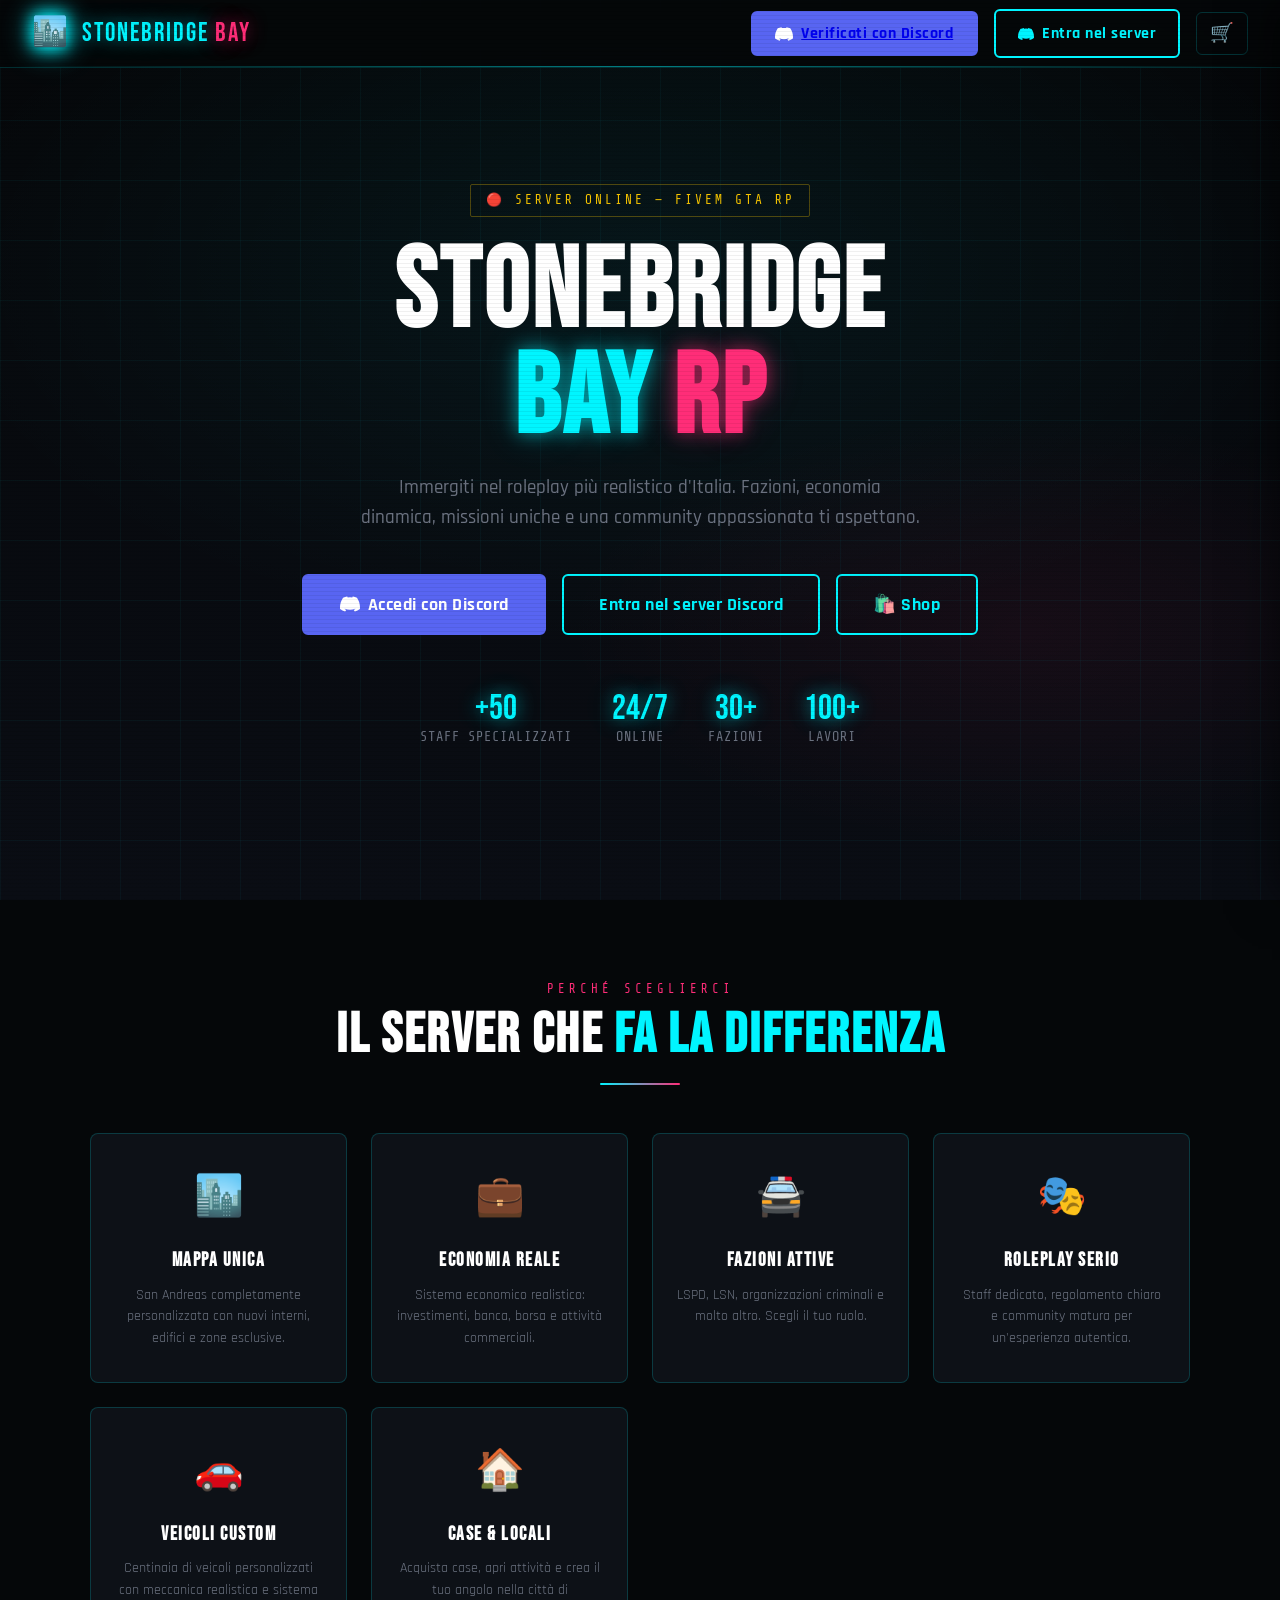
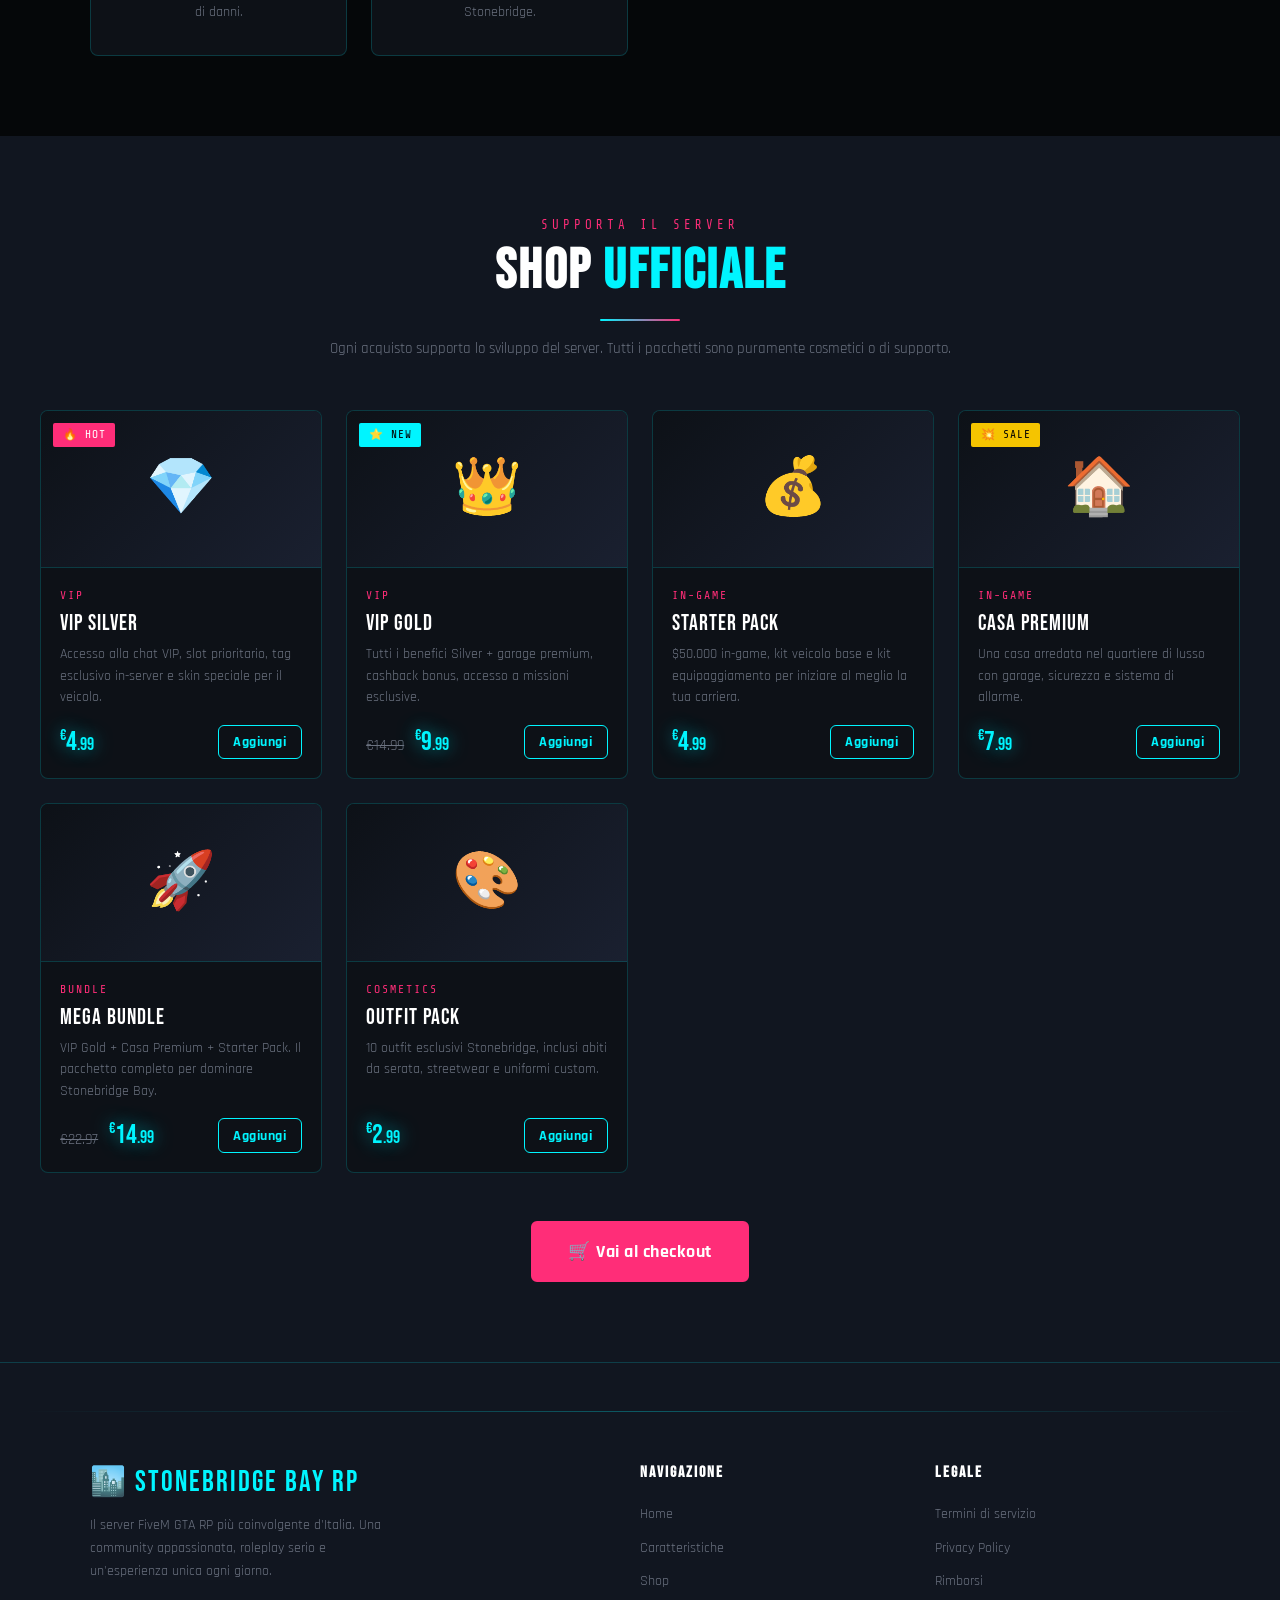
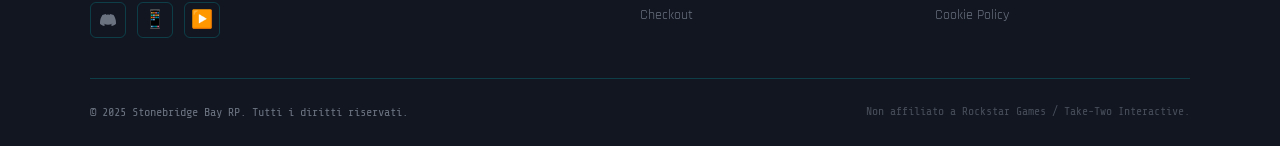
==== index.html @ e0900e8d "Add files via upload" ====
<!DOCTYPE html>
<html lang="it">
<head>
  <meta charset="UTF-8" />
  <meta name="viewport" content="width=device-width, initial-scale=1.0" />
  <title>Stonebridge Bay RP — Server GTA RP Italiano</title>
  <meta name="description" content="Il miglior server GTA Roleplay italiano. Unisciti a Stonebridge Bay RP: economia realistica, missioni, fazioni e molto altro." />
  <meta property="og:title" content="Stonebridge Bay RP" />
  <meta property="og:description" content="Server GTA RP Italiano — Immergiti nel roleplay definitivo" />
  <meta property="og:url" content="https://stonebridgebayrp.netlify.app" />
  <link rel="icon" href="data:image/svg+xml,<svg xmlns='http://www.w3.org/2000/svg' viewBox='0 0 100 100'><text y='.9em' font-size='90'>🏙️</text></svg>" />
  <link rel="stylesheet" href="style.css" />
</head>
<body>

<!-- ═══════════════════════════════════════
     NAVBAR
══════════════════════════════════════════ -->
<nav class="navbar" id="navbar">
  <a href="index.html" class="navbar-logo">
    <!-- Logo testuale con icona emoji -->
    <span style="font-size:1.8rem;filter:drop-shadow(0 0 8px #00f5ff)">🏙️</span>
    <span>STONEBRIDGE <em>BAY</em></span>
  </a>

  <div class="navbar-actions">
    <!-- Login Discord -->
    <button class="btn btn-discord" onclick="discordLogin()">
      <!-- Icona Discord SVG inline -->
      <svg width="18" height="18" viewBox="0 0 24 24" fill="currentColor">
        <path d="M20.317 4.37a19.791 19.791 0 0 0-4.885-1.515.074.074 0 0 0-.079.037c-.21.375-.444.864-.608 1.25a18.27 18.27 0 0 0-5.487 0 12.64 12.64 0 0 0-.617-1.25.077.077 0 0 0-.079-.037A19.736 19.736 0 0 0 3.677 4.37a.07.07 0 0 0-.032.027C.533 9.046-.32 13.58.099 18.057c.002.022.015.043.03.055a19.9 19.9 0 0 0 5.993 3.03.078.078 0 0 0 .084-.028 14.09 14.09 0 0 0 1.226-1.994.076.076 0 0 0-.041-.106 13.107 13.107 0 0 1-1.872-.892.077.077 0 0 1-.008-.128 10.2 10.2 0 0 0 .372-.292.074.074 0 0 1 .077-.01c3.928 1.793 8.18 1.793 12.062 0a.074.074 0 0 1 .078.01c.12.098.246.198.373.292a.077.077 0 0 1-.006.127 12.299 12.299 0 0 1-1.873.892.077.077 0 0 0-.041.107c.36.698.772 1.362 1.225 1.993a.076.076 0 0 0 .084.028 19.839 19.839 0 0 0 6.002-3.03.077.077 0 0 0 .032-.054c.5-5.177-.838-9.674-3.549-13.66a.061.061 0 0 0-.031-.03z"/>
      </svg>
        <a href="https://discord.com/oauth2/authorize?client_id=1506584637739368468&response_type=code&redirect_uri=https%3A%2F%2F6a0d77048b96618b49e983e6--enchanting-figolla-50f1ab.netlify.app%2F%23auth&scope=identify+identify.premium"> Verificati con Discord </a>
    </button>

    <!-- Entra nel server Discord -->
    <a href="https://discord.gg/tonycodelink" target="_blank" class="btn btn-discord-join">
      <svg width="16" height="16" viewBox="0 0 24 24" fill="currentColor">
        <path d="M20.317 4.37a19.791 19.791 0 0 0-4.885-1.515.074.074 0 0 0-.079.037c-.21.375-.444.864-.608 1.25a18.27 18.27 0 0 0-5.487 0 12.64 12.64 0 0 0-.617-1.25.077.077 0 0 0-.079-.037A19.736 19.736 0 0 0 3.677 4.37a.07.07 0 0 0-.032.027C.533 9.046-.32 13.58.099 18.057c.002.022.015.043.03.055a19.9 19.9 0 0 0 5.993 3.03.078.078 0 0 0 .084-.028 14.09 14.09 0 0 0 1.226-1.994.076.076 0 0 0-.041-.106 13.107 13.107 0 0 1-1.872-.892.077.077 0 0 1-.008-.128 10.2 10.2 0 0 0 .372-.292.074.074 0 0 1 .077-.01c3.928 1.793 8.18 1.793 12.062 0a.074.074 0 0 1 .078.01c.12.098.246.198.373.292a.077.077 0 0 1-.006.127 12.299 12.299 0 0 1-1.873.892.077.077 0 0 0-.041.107c.36.698.772 1.362 1.225 1.993a.076.076 0 0 0 .084.028 19.839 19.839 0 0 0 6.002-3.03.077.077 0 0 0 .032-.054c.5-5.177-.838-9.674-3.549-13.66a.061.061 0 0 0-.031-.03z"/>
      </svg>
      Entra nel server
    </a>

    <!-- Icona Carrello -->
    <button class="cart-btn" onclick="openCart()" id="cart-btn" title="Apri carrello">
      🛒
      <span class="cart-badge" id="cart-badge" style="display:none">0</span>
    </button>

    <!-- Hamburger mobile -->
    <button class="hamburger" onclick="toggleMobileMenu()" aria-label="Menu">
      <span></span><span></span><span></span>
    </button>
  </div>
</nav>

<!-- Menu mobile -->
<div class="nav-mobile" id="nav-mobile">
  <button class="btn btn-discord btn-full" onclick="discordLogin()">
    <svg width="18" height="18" viewBox="0 0 24 24" fill="currentColor">
      <path d="M20.317 4.37a19.791 19.791 0 0 0-4.885-1.515.074.074 0 0 0-.079.037c-.21.375-.444.864-.608 1.25a18.27 18.27 0 0 0-5.487 0 12.64 12.64 0 0 0-.617-1.25.077.077 0 0 0-.079-.037A19.736 19.736 0 0 0 3.677 4.37a.07.07 0 0 0-.032.027C.533 9.046-.32 13.58.099 18.057c.002.022.015.043.03.055a19.9 19.9 0 0 0 5.993 3.03.078.078 0 0 0 .084-.028 14.09 14.09 0 0 0 1.226-1.994.076.076 0 0 0-.041-.106 13.107 13.107 0 0 1-1.872-.892.077.077 0 0 1-.008-.128 10.2 10.2 0 0 0 .372-.292.074.074 0 0 1 .077-.01c3.928 1.793 8.18 1.793 12.062 0a.074.074 0 0 1 .078.01c.12.098.246.198.373.292a.077.077 0 0 1-.006.127 12.299 12.299 0 0 1-1.873.892.077.077 0 0 0-.041.107c.36.698.772 1.362 1.225 1.993a.076.076 0 0 0 .084.028 19.839 19.839 0 0 0 6.002-3.03.077.077 0 0 0 .032-.054c.5-5.177-.838-9.674-3.549-13.66a.061.061 0 0 0-.031-.03z"/>
    </svg>
    Accedi con Discord
  </button>
  <a href="https://discord.gg/tonycodelink" target="_blank" class="btn btn-discord-join btn-full">
    Entra nel server Discord
  </a>
  <a href="#shop" class="btn btn-neon btn-full" onclick="document.getElementById('nav-mobile').classList.remove('open')">
    🛍️ Shop
  </a>
</div>

<!-- ═══════════════════════════════════════
     HERO
══════════════════════════════════════════ -->
<section class="hero" id="home">
  <div class="hero-bg"></div>
  <div class="hero-grid"></div>
  <div class="hero-content">
    <span class="hero-badge">🔴 SERVER ONLINE — FiveM GTA RP</span>

    <h1 class="hero-title">
      STONEBRIDGE<br>
      <span class="accent-cyan">BAY</span>
      <span class="accent-pink"> RP</span>
    </h1>

    <p class="hero-subtitle">
      Immergiti nel roleplay più realistico d'Italia. Fazioni, economia dinamica,
      missioni uniche e una community appassionata ti aspettano.
    </p>

    <div class="hero-cta">
      <button class="btn btn-discord btn-lg" onclick="discordLogin()">
        <svg width="20" height="20" viewBox="0 0 24 24" fill="currentColor">
          <path d="M20.317 4.37a19.791 19.791 0 0 0-4.885-1.515.074.074 0 0 0-.079.037c-.21.375-.444.864-.608 1.25a18.27 18.27 0 0 0-5.487 0 12.64 12.64 0 0 0-.617-1.25.077.077 0 0 0-.079-.037A19.736 19.736 0 0 0 3.677 4.37a.07.07 0 0 0-.032.027C.533 9.046-.32 13.58.099 18.057c.002.022.015.043.03.055a19.9 19.9 0 0 0 5.993 3.03.078.078 0 0 0 .084-.028 14.09 14.09 0 0 0 1.226-1.994.076.076 0 0 0-.041-.106 13.107 13.107 0 0 1-1.872-.892.077.077 0 0 1-.008-.128 10.2 10.2 0 0 0 .372-.292.074.074 0 0 1 .077-.01c3.928 1.793 8.18 1.793 12.062 0a.074.074 0 0 1 .078.01c.12.098.246.198.373.292a.077.077 0 0 1-.006.127 12.299 12.299 0 0 1-1.873.892.077.077 0 0 0-.041.107c.36.698.772 1.362 1.225 1.993a.076.076 0 0 0 .084.028 19.839 19.839 0 0 0 6.002-3.03.077.077 0 0 0 .032-.054c.5-5.177-.838-9.674-3.549-13.66a.061.061 0 0 0-.031-.03z"/>
        </svg>
        Accedi con Discord
      </button>
      <a href="https://discord.gg/tonycodelink" target="_blank" class="btn btn-discord-join btn-lg">
        Entra nel server Discord
      </a>
      <a href="#shop" class="btn btn-neon btn-lg">🛍️ Shop</a>
    </div>

    <!-- Statistiche server -->
    <div class="hero-stats">
      <div class="stat-item">
        <div class="stat-number">+50</div>
        <div class="stat-label">Staff specializzati</div>
      </div>
      <div class="stat-item">
        <div class="stat-number">24/7</div>
        <div class="stat-label">Online</div>
      </div>
      <div class="stat-item">
        <div class="stat-number">30+</div>
        <div class="stat-label">Fazioni</div>
      </div>
      <div class="stat-item">
        <div class="stat-number">100+</div>
        <div class="stat-label">Lavori</div>
      </div>
    </div>
  </div>
</section>

<!-- ═══════════════════════════════════════
     CARATTERISTICHE
══════════════════════════════════════════ -->
<section class="section" id="features">
  <div class="container">
    <div class="section-header">
      <span class="section-label">Perché sceglierci</span>
      <h2 class="section-title">IL SERVER CHE <span>FA LA DIFFERENZA</span></h2>
      <div class="section-line"></div>
    </div>

    <div class="features-grid">
      <div class="feature-card">
        <span class="feature-icon">🏙️</span>
        <h3 class="feature-title">MAPPA UNICA</h3>
        <p class="feature-desc">San Andreas completamente personalizzata con nuovi interni, edifici e zone esclusive.</p>
      </div>
      <div class="feature-card">
        <span class="feature-icon">💼</span>
        <h3 class="feature-title">ECONOMIA REALE</h3>
        <p class="feature-desc">Sistema economico realistico: investimenti, banca, borsa e attività commerciali.</p>
      </div>
      <div class="feature-card">
        <span class="feature-icon">🚔</span>
        <h3 class="feature-title">FAZIONI ATTIVE</h3>
        <p class="feature-desc">LSPD, LSN, organizzazioni criminali e molto altro. Scegli il tuo ruolo.</p>
      </div>
      <div class="feature-card">
        <span class="feature-icon">🎭</span>
        <h3 class="feature-title">ROLEPLAY SERIO</h3>
        <p class="feature-desc">Staff dedicato, regolamento chiaro e community matura per un'esperienza autentica.</p>
      </div>
      <div class="feature-card">
        <span class="feature-icon">🚗</span>
        <h3 class="feature-title">VEICOLI CUSTOM</h3>
        <p class="feature-desc">Centinaia di veicoli personalizzati con meccanica realistica e sistema di danni.</p>
      </div>
      <div class="feature-card">
        <span class="feature-icon">🏠</span>
        <h3 class="feature-title">CASE & LOCALI</h3>
        <p class="feature-desc">Acquista case, apri attività e crea il tuo angolo nella città di Stonebridge.</p>
      </div>
    </div>
  </div>
</section>

<!-- ═══════════════════════════════════════
     SHOP
══════════════════════════════════════════ -->
<section class="section shop" id="shop">
  <div class="container">
    <div class="section-header">
      <span class="section-label">Supporta il server</span>
      <h2 class="section-title">SHOP <span>UFFICIALE</span></h2>
      <div class="section-line"></div>
      <p style="color:var(--text-muted);margin-top:1rem;font-size:.95rem;">
        Ogni acquisto supporta lo sviluppo del server. Tutti i pacchetti sono puramente cosmetici o di supporto.
      </p>
    </div>

    <div class="products-grid">

      <!-- Prodotto 1 -->
      <div class="product-card">
        <div class="product-badge badge-hot">🔥 HOT</div>
        <div class="product-image">💎</div>
        <div class="product-body">
          <div class="product-category">VIP</div>
          <div class="product-name">VIP SILVER</div>
          <p class="product-desc">
            Accesso alla chat VIP, slot prioritario, tag esclusivo in-server e skin speciale per il veicolo.
          </p>
          <div class="product-footer">
            <div class="product-price"><sup>€</sup>4<span style="font-size:1.1rem">.99</span></div>
            <button class="add-to-cart"
              data-id="vip-silver"
              data-name="VIP Silver"
              data-price="4.99"
              data-icon="💎"
              data-category="VIP">
              Aggiungi
            </button>
          </div>
        </div>
      </div>

      <!-- Prodotto 2 -->
      <div class="product-card">
        <div class="product-badge badge-new">⭐ NEW</div>
        <div class="product-image">👑</div>
        <div class="product-body">
          <div class="product-category">VIP</div>
          <div class="product-name">VIP GOLD</div>
          <p class="product-desc">
            Tutti i benefici Silver + garage premium, cashback bonus, accesso a missioni esclusive.
          </p>
          <div class="product-footer">
            <div class="product-price">
              <span class="old-price">€14.99</span>
              <sup>€</sup>9<span style="font-size:1.1rem">.99</span>
            </div>
            <button class="add-to-cart"
              data-id="vip-gold"
              data-name="VIP Gold"
              data-price="9.99"
              data-icon="👑"
              data-category="VIP">
              Aggiungi
            </button>
          </div>
        </div>
      </div>

      <!-- Prodotto 3 -->
      <div class="product-card">
        <div class="product-image">💰</div>
        <div class="product-body">
          <div class="product-category">IN-GAME</div>
          <div class="product-name">STARTER PACK</div>
          <p class="product-desc">
            $50.000 in-game, kit veicolo base e kit equipaggiamento per iniziare al meglio la tua carriera.
          </p>
          <div class="product-footer">
            <div class="product-price"><sup>€</sup>4<span style="font-size:1.1rem">.99</span></div>
            <button class="add-to-cart"
              data-id="starter-pack"
              data-name="Starter Pack"
              data-price="4.99"
              data-icon="💰"
              data-category="In-Game">
              Aggiungi
            </button>
          </div>
        </div>
      </div>

      <!-- Prodotto 4 -->
      <div class="product-card">
        <div class="product-badge badge-sale">💥 SALE</div>
        <div class="product-image">🏠</div>
        <div class="product-body">
          <div class="product-category">IN-GAME</div>
          <div class="product-name">CASA PREMIUM</div>
          <p class="product-desc">
            Una casa arredata nel quartiere di lusso con garage, sicurezza e sistema di allarme.
          </p>
          <div class="product-footer">
            <div class="product-price"><sup>€</sup>7<span style="font-size:1.1rem">.99</span></div>
            <button class="add-to-cart"
              data-id="casa-premium"
              data-name="Casa Premium"
              data-price="7.99"
              data-icon="🏠"
              data-category="In-Game">
              Aggiungi
            </button>
          </div>
        </div>
      </div>

      <!-- Prodotto 5 -->
      <div class="product-card">
        <div class="product-image">🚀</div>
        <div class="product-body">
          <div class="product-category">BUNDLE</div>
          <div class="product-name">MEGA BUNDLE</div>
          <p class="product-desc">
            VIP Gold + Casa Premium + Starter Pack. Il pacchetto completo per dominare Stonebridge Bay.
          </p>
          <div class="product-footer">
            <div class="product-price">
              <span class="old-price">€22.97</span>
              <sup>€</sup>14<span style="font-size:1.1rem">.99</span>
            </div>
            <button class="add-to-cart"
              data-id="mega-bundle"
              data-name="Mega Bundle"
              data-price="14.99"
              data-icon="🚀"
              data-category="Bundle">
              Aggiungi
            </button>
          </div>
        </div>
      </div>

      <!-- Prodotto 6 -->
      <div class="product-card">
        <div class="product-image">🎨</div>
        <div class="product-body">
          <div class="product-category">COSMETICS</div>
          <div class="product-name">OUTFIT PACK</div>
          <p class="product-desc">
            10 outfit esclusivi Stonebridge, inclusi abiti da serata, streetwear e uniformi custom.
          </p>
          <div class="product-footer">
            <div class="product-price"><sup>€</sup>2<span style="font-size:1.1rem">.99</span></div>
            <button class="add-to-cart"
              data-id="outfit-pack"
              data-name="Outfit Pack"
              data-price="2.99"
              data-icon="🎨"
              data-category="Cosmetics">
              Aggiungi
            </button>
          </div>
        </div>
      </div>

    </div><!-- /products-grid -->

    <!-- CTA Checkout -->
    <div style="text-align:center;margin-top:3rem;">
      <a href="checkout.html" class="btn btn-pink btn-lg">
        🛒 Vai al checkout
      </a>
    </div>

  </div>
</section>

<!-- ═══════════════════════════════════════
     FOOTER
══════════════════════════════════════════ -->
<footer class="footer" id="footer">
  <div class="footer-grid">
    <div class="footer-brand">
      <span class="brand-name">🏙️ STONEBRIDGE BAY RP</span>
      <p>
        Il server FiveM GTA RP più coinvolgente d'Italia. Una community appassionata,
        roleplay serio e un'esperienza unica ogni giorno.
      </p>
      <div class="footer-social">
        <a href="https://discord.gg/tonycodelink" target="_blank" class="social-link" title="Discord">
          <svg width="16" height="16" viewBox="0 0 24 24" fill="currentColor">
            <path d="M20.317 4.37a19.791 19.791 0 0 0-4.885-1.515.074.074 0 0 0-.079.037c-.21.375-.444.864-.608 1.25a18.27 18.27 0 0 0-5.487 0 12.64 12.64 0 0 0-.617-1.25.077.077 0 0 0-.079-.037A19.736 19.736 0 0 0 3.677 4.37a.07.07 0 0 0-.032.027C.533 9.046-.32 13.58.099 18.057c.002.022.015.043.03.055a19.9 19.9 0 0 0 5.993 3.03.078.078 0 0 0 .084-.028 14.09 14.09 0 0 0 1.226-1.994.076.076 0 0 0-.041-.106 13.107 13.107 0 0 1-1.872-.892.077.077 0 0 1-.008-.128 10.2 10.2 0 0 0 .372-.292.074.074 0 0 1 .077-.01c3.928 1.793 8.18 1.793 12.062 0a.074.074 0 0 1 .078.01c.12.098.246.198.373.292a.077.077 0 0 1-.006.127 12.299 12.299 0 0 1-1.873.892.077.077 0 0 0-.041.107c.36.698.772 1.362 1.225 1.993a.076.076 0 0 0 .084.028 19.839 19.839 0 0 0 6.002-3.03.077.077 0 0 0 .032-.054c.5-5.177-.838-9.674-3.549-13.66a.061.061 0 0 0-.031-.03z"/>
          </svg>
        </a>
        <a href="#" class="social-link" title="TikTok">📱</a>
        <a href="#" class="social-link" title="YouTube">▶️</a>
      </div>
    </div>

    <div class="footer-col">
      <h4>Navigazione</h4>
      <ul class="footer-links">
        <li><a href="#home">Home</a></li>
        <li><a href="#features">Caratteristiche</a></li>
        <li><a href="#shop">Shop</a></li>
        <li><a href="checkout.html">Checkout</a></li>
      </ul>
    </div>

    <div class="footer-col">
      <h4>Legale</h4>
      <ul class="footer-links">
        <li><a href="#">Termini di servizio</a></li>
        <li><a href="#">Privacy Policy</a></li>
        <li><a href="#">Rimborsi</a></li>
        <li><a href="#">Cookie Policy</a></li>
      </ul>
    </div>
  </div>

  <div class="footer-bottom">
    <span class="footer-copy">© 2025 Stonebridge Bay RP. Tutti i diritti riservati.</span>
    <span class="footer-disclaimer">
      Non affiliato a Rockstar Games / Take-Two Interactive.
    </span>
  </div>
</footer>

<!-- ═══════════════════════════════════════
     CART DRAWER
══════════════════════════════════════════ -->
<div class="cart-overlay" id="cart-overlay"></div>
<aside class="cart-drawer" id="cart-drawer">
  <div class="cart-drawer-header">
    <h3>🛒 CARRELLO</h3>
    <button class="cart-close" onclick="closeCart()">✕</button>
  </div>
  <div class="cart-items" id="cart-items"></div>
  <div class="cart-footer">
    <div class="cart-total-row">
      <span class="cart-total-label">TOTALE</span>
      <span class="cart-total-amount" id="cart-total">€0.00</span>
    </div>
    <a href="checkout.html" class="btn btn-pink btn-full" onclick="closeCart()">
      Vai al checkout →
    </a>
  </div>
</aside>

<!-- Toast container -->
<div class="toast-container" id="toast-container"></div>

<script src="script.js"></script>
</body>
</html>
---- style.css ----
/* ============================================================
   STONEBRIDGE BAY RP — style.css
   Tema: Dark Neon / GTA RP
   ============================================================ */

@import url('https://fonts.googleapis.com/css2?family=Bebas+Neue&family=Rajdhani:wght@400;500;600;700&family=Share+Tech+Mono&display=swap');

/* ── CSS Variables ── */
:root {
  --neon-cyan:   #00f5ff;
  --neon-pink:   #ff2d78;
  --neon-yellow: #f5c400;
  --bg-void:     #050709;
  --bg-card:     #0d1117;
  --bg-panel:    #111620;
  --border:      rgba(0,245,255,.18);
  --text-main:   #e8eaf0;
  --text-muted:  #6b7280;
  --font-head:   'Bebas Neue', sans-serif;
  --font-body:   'Rajdhani', sans-serif;
  --font-mono:   'Share Tech Mono', monospace;
  --radius:      6px;
  --transition:  .25s ease;
  --glow-cyan:   0 0 18px rgba(0,245,255,.55), 0 0 40px rgba(0,245,255,.2);
  --glow-pink:   0 0 18px rgba(255,45,120,.55), 0 0 40px rgba(255,45,120,.2);
}

/* ── Reset ── */
*, *::before, *::after { box-sizing: border-box; margin: 0; padding: 0; }
html { scroll-behavior: smooth; }
body {
  font-family: var(--font-body);
  background: var(--bg-void);
  color: var(--text-main);
  font-size: 16px;
  line-height: 1.6;
  overflow-x: hidden;
  cursor: default;
}

/* ── Scanline overlay ── */
body::before {
  content: '';
  position: fixed;
  inset: 0;
  background: repeating-linear-gradient(
    to bottom,
    transparent 0px,
    transparent 3px,
    rgba(0,0,0,.06) 3px,
    rgba(0,0,0,.06) 4px
  );
  pointer-events: none;
  z-index: 9999;
}

/* ── Scrollbar ── */
::-webkit-scrollbar { width: 6px; }
::-webkit-scrollbar-track { background: var(--bg-void); }
::-webkit-scrollbar-thumb { background: var(--neon-cyan); border-radius: 3px; }

/* ── Selection ── */
::selection { background: var(--neon-cyan); color: #000; }

/* ────────────────────────────────────────────────
   NAVBAR
──────────────────────────────────────────────── */
.navbar {
  position: fixed;
  top: 0; left: 0; right: 0;
  z-index: 1000;
  display: flex;
  align-items: center;
  justify-content: space-between;
  padding: 0 2rem;
  height: 68px;
  background: rgba(5,7,9,.88);
  backdrop-filter: blur(14px);
  border-bottom: 1px solid var(--border);
}

.navbar::after {
  content: '';
  position: absolute;
  bottom: 0; left: 0; right: 0;
  height: 1px;
  background: linear-gradient(90deg, transparent, var(--neon-cyan), transparent);
  opacity: .5;
}

.navbar-logo {
  display: flex;
  align-items: center;
  gap: .75rem;
  text-decoration: none;
}

.navbar-logo img {
  height: 42px;
  filter: drop-shadow(var(--glow-cyan));
}

.navbar-logo span {
  font-family: var(--font-head);
  font-size: 1.6rem;
  letter-spacing: 2px;
  color: var(--neon-cyan);
  text-shadow: var(--glow-cyan);
  line-height: 1;
}

.navbar-logo span em {
  color: var(--neon-pink);
  font-style: normal;
  text-shadow: var(--glow-pink);
}

.navbar-actions {
  display: flex;
  align-items: center;
  gap: 1rem;
}

/* Cart icon */
.cart-btn {
  position: relative;
  background: none;
  border: 1px solid var(--border);
  color: var(--text-main);
  padding: .5rem .8rem;
  border-radius: var(--radius);
  cursor: pointer;
  font-size: 1.2rem;
  transition: var(--transition);
  display: flex;
  align-items: center;
  gap: .4rem;
  font-family: var(--font-body);
  font-weight: 600;
}
.cart-btn:hover { border-color: var(--neon-cyan); color: var(--neon-cyan); }
.cart-badge {
  position: absolute;
  top: -6px; right: -6px;
  background: var(--neon-pink);
  color: #fff;
  font-size: .65rem;
  font-weight: 700;
  width: 18px; height: 18px;
  border-radius: 50%;
  display: flex; align-items: center; justify-content: center;
  box-shadow: var(--glow-pink);
  font-family: var(--font-mono);
}

/* Hamburger */
.hamburger {
  display: none;
  flex-direction: column;
  gap: 5px;
  background: none;
  border: none;
  cursor: pointer;
  padding: .4rem;
}
.hamburger span {
  display: block;
  width: 24px; height: 2px;
  background: var(--neon-cyan);
  transition: var(--transition);
}

/* Mobile nav menu */
.nav-mobile {
  display: none;
  position: fixed;
  top: 68px; left: 0; right: 0;
  background: rgba(5,7,9,.97);
  border-bottom: 1px solid var(--border);
  padding: 1.5rem 2rem;
  flex-direction: column;
  gap: 1rem;
  z-index: 999;
}
.nav-mobile.open { display: flex; }

/* ────────────────────────────────────────────────
   BUTTONS
──────────────────────────────────────────────── */
.btn {
  display: inline-flex;
  align-items: center;
  justify-content: center;
  gap: .5rem;
  padding: .6rem 1.4rem;
  border-radius: var(--radius);
  font-family: var(--font-body);
  font-weight: 700;
  font-size: 1rem;
  letter-spacing: .5px;
  text-decoration: none;
  cursor: pointer;
  transition: var(--transition);
  border: 2px solid transparent;
  white-space: nowrap;
}

.btn-discord {
  background: #5865F2;
  color: #fff;
  border-color: #5865F2;
}
.btn-discord:hover {
  background: transparent;
  color: #5865F2;
  box-shadow: 0 0 18px rgba(88,101,242,.5);
}

.btn-discord-join {
  background: transparent;
  color: var(--neon-cyan);
  border-color: var(--neon-cyan);
}
.btn-discord-join:hover {
  background: var(--neon-cyan);
  color: #000;
  box-shadow: var(--glow-cyan);
}

.btn-neon {
  background: transparent;
  color: var(--neon-cyan);
  border-color: var(--neon-cyan);
}
.btn-neon:hover {
  background: var(--neon-cyan);
  color: #000;
  box-shadow: var(--glow-cyan);
}

.btn-pink {
  background: var(--neon-pink);
  color: #fff;
  border-color: var(--neon-pink);
}
.btn-pink:hover {
  background: transparent;
  color: var(--neon-pink);
  box-shadow: var(--glow-pink);
}

.btn-paypal {
  background: #FFC439;
  color: #003087;
  border-color: #FFC439;
  font-size: 1.1rem;
  padding: .8rem 2rem;
  width: 100%;
}
.btn-paypal:hover {
  background: #f0b429;
  box-shadow: 0 0 22px rgba(255,196,57,.4);
  transform: translateY(-1px);
}

.btn-lg { font-size: 1.15rem; padding: .85rem 2.2rem; }
.btn-full { width: 100%; }

/* ────────────────────────────────────────────────
   HERO
──────────────────────────────────────────────── */
.hero {
  min-height: 100vh;
  display: flex;
  align-items: center;
  justify-content: center;
  text-align: center;
  position: relative;
  overflow: hidden;
  padding: 5rem 1.5rem 3rem;
}

.hero-bg {
  position: absolute;
  inset: 0;
  background:
    radial-gradient(ellipse 80% 60% at 50% 30%, rgba(0,245,255,.06) 0%, transparent 70%),
    radial-gradient(ellipse 60% 40% at 80% 70%, rgba(255,45,120,.06) 0%, transparent 60%),
    linear-gradient(180deg, #050709 0%, #0a0d14 100%);
  z-index: 0;
}

.hero-grid {
  position: absolute;
  inset: 0;
  background-image:
    linear-gradient(rgba(0,245,255,.04) 1px, transparent 1px),
    linear-gradient(90deg, rgba(0,245,255,.04) 1px, transparent 1px);
  background-size: 60px 60px;
  z-index: 0;
}

.hero-content {
  position: relative;
  z-index: 1;
  max-width: 860px;
}

.hero-badge {
  display: inline-block;
  font-family: var(--font-mono);
  font-size: .8rem;
  letter-spacing: 3px;
  color: var(--neon-yellow);
  border: 1px solid rgba(245,196,0,.3);
  padding: .3rem .9rem;
  border-radius: 2px;
  margin-bottom: 1.5rem;
  text-transform: uppercase;
}

.hero-title {
  font-family: var(--font-head);
  font-size: clamp(3rem, 9vw, 7rem);
  line-height: .95;
  letter-spacing: 3px;
  color: #fff;
  margin-bottom: 1.2rem;
}

.hero-title .accent-cyan { color: var(--neon-cyan); text-shadow: var(--glow-cyan); }
.hero-title .accent-pink { color: var(--neon-pink); text-shadow: var(--glow-pink); }

.hero-subtitle {
  font-size: 1.2rem;
  color: var(--text-muted);
  max-width: 560px;
  margin: 0 auto 2.5rem;
  font-weight: 500;
}

.hero-cta {
  display: flex;
  gap: 1rem;
  justify-content: center;
  flex-wrap: wrap;
}

.hero-stats {
  display: flex;
  gap: 2.5rem;
  justify-content: center;
  margin-top: 3.5rem;
  flex-wrap: wrap;
}

.stat-item {
  text-align: center;
}

.stat-number {
  font-family: var(--font-head);
  font-size: 2.2rem;
  color: var(--neon-cyan);
  text-shadow: var(--glow-cyan);
  line-height: 1;
}

.stat-label {
  font-size: .85rem;
  color: var(--text-muted);
  letter-spacing: 1px;
  text-transform: uppercase;
  font-family: var(--font-mono);
}

/* ────────────────────────────────────────────────
   SECTION
──────────────────────────────────────────────── */
.section {
  padding: 5rem 1.5rem;
}

.section-header {
  text-align: center;
  margin-bottom: 3rem;
}

.section-label {
  font-family: var(--font-mono);
  font-size: .78rem;
  letter-spacing: 4px;
  color: var(--neon-pink);
  text-transform: uppercase;
  display: block;
  margin-bottom: .5rem;
}

.section-title {
  font-family: var(--font-head);
  font-size: clamp(2rem, 5vw, 3.5rem);
  letter-spacing: 2px;
  color: #fff;
  line-height: 1;
}

.section-title span { color: var(--neon-cyan); }

.section-line {
  width: 80px;
  height: 2px;
  background: linear-gradient(90deg, var(--neon-cyan), var(--neon-pink));
  margin: 1.2rem auto 0;
  border-radius: 1px;
}

/* ────────────────────────────────────────────────
   SHOP / PRODUCTS
──────────────────────────────────────────────── */
.shop { background: var(--bg-panel); }

.products-grid {
  display: grid;
  grid-template-columns: repeat(auto-fill, minmax(260px, 1fr));
  gap: 1.5rem;
  max-width: 1200px;
  margin: 0 auto;
}

.product-card {
  background: var(--bg-card);
  border: 1px solid var(--border);
  border-radius: 8px;
  overflow: hidden;
  transition: var(--transition);
  position: relative;
  display: flex;
  flex-direction: column;
}

.product-card:hover {
  border-color: var(--neon-cyan);
  box-shadow: 0 0 30px rgba(0,245,255,.12), 0 8px 32px rgba(0,0,0,.4);
  transform: translateY(-4px);
}

.product-badge {
  position: absolute;
  top: 12px; left: 12px;
  z-index: 2;
  font-family: var(--font-mono);
  font-size: .7rem;
  letter-spacing: 1px;
  padding: .2rem .6rem;
  border-radius: 2px;
  text-transform: uppercase;
}
.badge-hot  { background: var(--neon-pink); color: #fff; }
.badge-new  { background: var(--neon-cyan); color: #000; }
.badge-sale { background: var(--neon-yellow); color: #000; }

.product-image {
  width: 100%;
  aspect-ratio: 16/9;
  object-fit: cover;
  background: linear-gradient(135deg, #0d1117 0%, #1a2030 100%);
  display: flex;
  align-items: center;
  justify-content: center;
  font-size: 3.5rem;
  border-bottom: 1px solid var(--border);
}

.product-body {
  padding: 1.2rem;
  flex: 1;
  display: flex;
  flex-direction: column;
}

.product-category {
  font-family: var(--font-mono);
  font-size: .72rem;
  letter-spacing: 2px;
  color: var(--neon-pink);
  text-transform: uppercase;
  margin-bottom: .4rem;
}

.product-name {
  font-family: var(--font-head);
  font-size: 1.35rem;
  letter-spacing: 1px;
  color: #fff;
  margin-bottom: .5rem;
  line-height: 1.1;
}

.product-desc {
  font-size: .9rem;
  color: var(--text-muted);
  flex: 1;
  margin-bottom: 1rem;
  line-height: 1.5;
}

.product-footer {
  display: flex;
  align-items: center;
  justify-content: space-between;
  gap: .5rem;
  margin-top: auto;
}

.product-price {
  font-family: var(--font-head);
  font-size: 1.7rem;
  color: var(--neon-cyan);
  text-shadow: var(--glow-cyan);
  line-height: 1;
}

.product-price sup {
  font-size: 1rem;
  vertical-align: super;
}

.product-price .old-price {
  font-size: .95rem;
  color: var(--text-muted);
  text-decoration: line-through;
  margin-right: .4rem;
  text-shadow: none;
  font-family: var(--font-body);
}

.add-to-cart {
  background: transparent;
  border: 1.5px solid var(--neon-cyan);
  color: var(--neon-cyan);
  padding: .45rem .9rem;
  border-radius: var(--radius);
  cursor: pointer;
  font-family: var(--font-body);
  font-weight: 700;
  font-size: .9rem;
  letter-spacing: .5px;
  transition: var(--transition);
  white-space: nowrap;
}

.add-to-cart:hover {
  background: var(--neon-cyan);
  color: #000;
  box-shadow: var(--glow-cyan);
}

.add-to-cart.added {
  background: var(--neon-cyan);
  color: #000;
}

/* ────────────────────────────────────────────────
   CART DRAWER
──────────────────────────────────────────────── */
.cart-overlay {
  display: none;
  position: fixed;
  inset: 0;
  background: rgba(0,0,0,.6);
  z-index: 1200;
  backdrop-filter: blur(4px);
}
.cart-overlay.open { display: block; }

.cart-drawer {
  position: fixed;
  top: 0; right: -420px;
  width: 420px;
  max-width: 100vw;
  height: 100vh;
  background: var(--bg-panel);
  border-left: 1px solid var(--border);
  z-index: 1201;
  display: flex;
  flex-direction: column;
  transition: right .35s cubic-bezier(.4,0,.2,1);
  box-shadow: -8px 0 40px rgba(0,0,0,.5);
}
.cart-drawer.open { right: 0; }

.cart-drawer-header {
  display: flex;
  align-items: center;
  justify-content: space-between;
  padding: 1.5rem;
  border-bottom: 1px solid var(--border);
}

.cart-drawer-header h3 {
  font-family: var(--font-head);
  font-size: 1.4rem;
  letter-spacing: 2px;
  color: var(--neon-cyan);
}

.cart-close {
  background: none;
  border: 1px solid var(--border);
  color: var(--text-muted);
  width: 34px; height: 34px;
  border-radius: var(--radius);
  cursor: pointer;
  font-size: 1.1rem;
  display: flex; align-items: center; justify-content: center;
  transition: var(--transition);
}
.cart-close:hover { border-color: var(--neon-pink); color: var(--neon-pink); }

.cart-items {
  flex: 1;
  overflow-y: auto;
  padding: 1rem 1.5rem;
  display: flex;
  flex-direction: column;
  gap: .8rem;
}

.cart-empty {
  text-align: center;
  padding: 3rem 1rem;
  color: var(--text-muted);
}
.cart-empty .empty-icon { font-size: 3rem; display: block; margin-bottom: 1rem; }

.cart-item {
  display: flex;
  align-items: center;
  gap: 1rem;
  background: var(--bg-card);
  border: 1px solid var(--border);
  border-radius: var(--radius);
  padding: .8rem;
  transition: var(--transition);
}

.cart-item-icon {
  font-size: 2rem;
  width: 48px;
  text-align: center;
  flex-shrink: 0;
}

.cart-item-info { flex: 1; }

.cart-item-name {
  font-family: var(--font-head);
  font-size: 1rem;
  letter-spacing: 1px;
  color: #fff;
  line-height: 1.2;
}

.cart-item-price {
  font-family: var(--font-mono);
  font-size: .85rem;
  color: var(--neon-cyan);
  margin-top: .2rem;
}

.cart-item-qty {
  display: flex;
  align-items: center;
  gap: .4rem;
  font-family: var(--font-mono);
  font-size: .85rem;
  color: var(--text-muted);
}

.qty-btn {
  background: var(--bg-panel);
  border: 1px solid var(--border);
  color: var(--text-main);
  width: 22px; height: 22px;
  border-radius: 3px;
  cursor: pointer;
  font-size: .9rem;
  display: flex; align-items: center; justify-content: center;
  transition: var(--transition);
}
.qty-btn:hover { border-color: var(--neon-cyan); color: var(--neon-cyan); }

.cart-remove {
  background: none;
  border: none;
  color: var(--text-muted);
  cursor: pointer;
  font-size: 1rem;
  padding: .2rem;
  transition: var(--transition);
}
.cart-remove:hover { color: var(--neon-pink); }

.cart-footer {
  padding: 1.5rem;
  border-top: 1px solid var(--border);
}

.cart-total-row {
  display: flex;
  justify-content: space-between;
  align-items: center;
  margin-bottom: 1.2rem;
}

.cart-total-label {
  font-family: var(--font-mono);
  color: var(--text-muted);
  font-size: .9rem;
  letter-spacing: 1px;
  text-transform: uppercase;
}

.cart-total-amount {
  font-family: var(--font-head);
  font-size: 2rem;
  color: var(--neon-cyan);
  text-shadow: var(--glow-cyan);
}

/* ────────────────────────────────────────────────
   FEATURES SECTION
──────────────────────────────────────────────── */
.features-grid {
  display: grid;
  grid-template-columns: repeat(auto-fill, minmax(220px, 1fr));
  gap: 1.5rem;
  max-width: 1100px;
  margin: 0 auto;
}

.feature-card {
  background: var(--bg-card);
  border: 1px solid var(--border);
  border-radius: 8px;
  padding: 2rem 1.5rem;
  text-align: center;
  transition: var(--transition);
}

.feature-card:hover {
  border-color: var(--neon-cyan);
  transform: translateY(-3px);
}

.feature-icon {
  font-size: 2.5rem;
  display: block;
  margin-bottom: 1rem;
}

.feature-title {
  font-family: var(--font-head);
  font-size: 1.2rem;
  letter-spacing: 1.5px;
  color: #fff;
  margin-bottom: .5rem;
}

.feature-desc {
  font-size: .9rem;
  color: var(--text-muted);
  line-height: 1.5;
}

/* ────────────────────────────────────────────────
   CHECKOUT PAGE
──────────────────────────────────────────────── */
.checkout-page {
  min-height: 100vh;
  padding: 7rem 1.5rem 3rem;
}

.checkout-container {
  max-width: 860px;
  margin: 0 auto;
  display: grid;
  grid-template-columns: 1fr 360px;
  gap: 2rem;
  align-items: start;
}

@media (max-width: 768px) {
  .checkout-container { grid-template-columns: 1fr; }
}

.checkout-panel {
  background: var(--bg-card);
  border: 1px solid var(--border);
  border-radius: 10px;
  padding: 2rem;
}

.checkout-panel h2 {
  font-family: var(--font-head);
  font-size: 1.5rem;
  letter-spacing: 2px;
  color: var(--neon-cyan);
  margin-bottom: 1.5rem;
  padding-bottom: .8rem;
  border-bottom: 1px solid var(--border);
}

.checkout-item-row {
  display: flex;
  justify-content: space-between;
  align-items: center;
  padding: .75rem 0;
  border-bottom: 1px solid var(--border);
}

.checkout-item-name {
  font-weight: 600;
  color: var(--text-main);
  display: flex;
  align-items: center;
  gap: .6rem;
}

.checkout-item-price {
  font-family: var(--font-mono);
  color: var(--neon-cyan);
  font-size: 1rem;
}

.checkout-summary-row {
  display: flex;
  justify-content: space-between;
  padding: .6rem 0;
  font-size: .95rem;
  color: var(--text-muted);
}

.checkout-total-row {
  display: flex;
  justify-content: space-between;
  padding: 1rem 0 0;
  margin-top: .5rem;
  border-top: 2px solid var(--border);
}

.checkout-total-label {
  font-family: var(--font-head);
  font-size: 1.3rem;
  letter-spacing: 2px;
  color: #fff;
}

.checkout-total-value {
  font-family: var(--font-head);
  font-size: 2rem;
  color: var(--neon-cyan);
  text-shadow: var(--glow-cyan);
}

.paypal-container { margin-top: 1.5rem; }

.secure-badge {
  text-align: center;
  margin-top: 1rem;
  font-family: var(--font-mono);
  font-size: .75rem;
  color: var(--text-muted);
  display: flex;
  align-items: center;
  justify-content: center;
  gap: .4rem;
}

/* ────────────────────────────────────────────────
   SUCCESS / CANCEL / 404 PAGES
──────────────────────────────────────────────── */
.status-page {
  min-height: 100vh;
  display: flex;
  align-items: center;
  justify-content: center;
  text-align: center;
  padding: 2rem;
  position: relative;
  overflow: hidden;
}

.status-page .hero-bg { position: absolute; inset: 0; z-index: 0; }

.status-content {
  position: relative;
  z-index: 1;
  max-width: 560px;
}

.status-icon {
  font-size: 5rem;
  display: block;
  margin-bottom: 1.5rem;
  animation: pulse 2s ease-in-out infinite;
}

@keyframes pulse {
  0%, 100% { transform: scale(1); opacity: 1; }
  50% { transform: scale(1.08); opacity: .85; }
}

.status-title {
  font-family: var(--font-head);
  font-size: clamp(2.5rem, 7vw, 5rem);
  letter-spacing: 3px;
  margin-bottom: 1rem;
  line-height: 1;
}

.status-success .status-title { color: var(--neon-cyan); text-shadow: var(--glow-cyan); }
.status-cancel  .status-title { color: var(--neon-yellow); }
.status-404     .status-title { color: var(--neon-pink); text-shadow: var(--glow-pink); }

.status-message {
  font-size: 1.1rem;
  color: var(--text-muted);
  margin-bottom: 2rem;
  line-height: 1.6;
}

.status-code-box {
  font-family: var(--font-mono);
  font-size: 6rem;
  font-weight: 700;
  background: linear-gradient(135deg, var(--neon-pink), var(--neon-cyan));
  -webkit-background-clip: text;
  -webkit-text-fill-color: transparent;
  line-height: 1;
  margin-bottom: .5rem;
}

/* ────────────────────────────────────────────────
   AUTH PAGE
──────────────────────────────────────────────── */
.auth-page {
  min-height: 100vh;
  display: flex;
  align-items: center;
  justify-content: center;
  padding: 2rem;
  position: relative;
  background: radial-gradient(ellipse 70% 50% at 50% 50%, rgba(88,101,242,.12) 0%, var(--bg-void) 70%);
}

.auth-card {
  background: var(--bg-card);
  border: 1px solid var(--border);
  border-radius: 12px;
  padding: 3rem 2.5rem;
  width: 100%;
  max-width: 500px;
  text-align: center;
  box-shadow: 0 0 60px rgba(0,245,255,.08);
}

.auth-logo-big {
  font-size: 4rem;
  display: block;
  margin-bottom: 1rem;
}

.auth-title {
  font-family: var(--font-head);
  font-size: 2rem;
  letter-spacing: 2px;
  color: #fff;
  margin-bottom: .5rem;
}

.auth-subtitle {
  color: var(--text-muted);
  margin-bottom: 2rem;
  font-size: .95rem;
}

.auth-status {
  background: var(--bg-panel);
  border: 1px solid var(--border);
  border-radius: 8px;
  padding: 1.2rem 1.5rem;
  margin-bottom: 1.5rem;
  text-align: left;
}

.auth-status-label {
  font-family: var(--font-mono);
  font-size: .7rem;
  letter-spacing: 3px;
  color: var(--neon-cyan);
  text-transform: uppercase;
  margin-bottom: .4rem;
  display: block;
}

.auth-code-value {
  font-family: var(--font-mono);
  font-size: .85rem;
  color: var(--neon-yellow);
  word-break: break-all;
  line-height: 1.5;
}

.auth-spinner {
  width: 40px; height: 40px;
  border: 3px solid var(--border);
  border-top-color: var(--neon-cyan);
  border-radius: 50%;
  animation: spin .8s linear infinite;
  margin: 1rem auto;
}
@keyframes spin { to { transform: rotate(360deg); } }

/* ────────────────────────────────────────────────
   FOOTER
──────────────────────────────────────────────── */
.footer {
  background: var(--bg-panel);
  border-top: 1px solid var(--border);
  padding: 3rem 1.5rem 1.5rem;
}

.footer::before {
  content: '';
  display: block;
  height: 1px;
  background: linear-gradient(90deg, transparent, var(--neon-cyan), transparent);
  margin-bottom: 3rem;
  opacity: .3;
}

.footer-grid {
  display: grid;
  grid-template-columns: 2fr 1fr 1fr;
  gap: 2.5rem;
  max-width: 1100px;
  margin: 0 auto 2.5rem;
}

@media (max-width: 700px) {
  .footer-grid { grid-template-columns: 1fr; }
}

.footer-brand .brand-name {
  font-family: var(--font-head);
  font-size: 1.8rem;
  letter-spacing: 2px;
  color: var(--neon-cyan);
  display: block;
  margin-bottom: .5rem;
}

.footer-brand p {
  font-size: .9rem;
  color: var(--text-muted);
  line-height: 1.6;
  max-width: 300px;
  margin-bottom: 1.2rem;
}

.footer-social {
  display: flex;
  gap: .7rem;
}

.social-link {
  width: 36px; height: 36px;
  border: 1px solid var(--border);
  border-radius: var(--radius);
  display: flex; align-items: center; justify-content: center;
  text-decoration: none;
  color: var(--text-muted);
  font-size: 1.1rem;
  transition: var(--transition);
}
.social-link:hover { border-color: var(--neon-cyan); color: var(--neon-cyan); }

.footer-col h4 {
  font-family: var(--font-head);
  font-size: 1rem;
  letter-spacing: 2px;
  color: #fff;
  margin-bottom: 1rem;
  text-transform: uppercase;
}

.footer-links {
  list-style: none;
  display: flex;
  flex-direction: column;
  gap: .5rem;
}

.footer-links a {
  text-decoration: none;
  color: var(--text-muted);
  font-size: .9rem;
  transition: var(--transition);
}
.footer-links a:hover { color: var(--neon-cyan); padding-left: 4px; }

.footer-bottom {
  max-width: 1100px;
  margin: 0 auto;
  padding-top: 1.5rem;
  border-top: 1px solid var(--border);
  display: flex;
  align-items: center;
  justify-content: space-between;
  flex-wrap: wrap;
  gap: 1rem;
}

.footer-copy {
  font-family: var(--font-mono);
  font-size: .75rem;
  color: var(--text-muted);
}

.footer-disclaimer {
  font-family: var(--font-mono);
  font-size: .72rem;
  color: var(--text-muted);
  opacity: .6;
}

/* ────────────────────────────────────────────────
   TOAST NOTIFICATIONS
──────────────────────────────────────────────── */
.toast-container {
  position: fixed;
  bottom: 1.5rem;
  right: 1.5rem;
  z-index: 9000;
  display: flex;
  flex-direction: column;
  gap: .5rem;
}

.toast {
  background: var(--bg-card);
  border: 1px solid var(--neon-cyan);
  border-radius: var(--radius);
  padding: .8rem 1.2rem;
  font-family: var(--font-body);
  font-size: .9rem;
  color: var(--text-main);
  box-shadow: var(--glow-cyan);
  animation: slideIn .3s ease;
  display: flex;
  align-items: center;
  gap: .5rem;
  min-width: 220px;
}

.toast.error { border-color: var(--neon-pink); box-shadow: var(--glow-pink); }
.toast.warn  { border-color: var(--neon-yellow); }

@keyframes slideIn {
  from { transform: translateX(100%); opacity: 0; }
  to   { transform: translateX(0);   opacity: 1; }
}

/* ────────────────────────────────────────────────
   UTILS
──────────────────────────────────────────────── */
.container { max-width: 1200px; margin: 0 auto; }
.text-center { text-align: center; }
.mt-1 { margin-top: .5rem; }
.mt-2 { margin-top: 1rem; }
.mt-3 { margin-top: 1.5rem; }
.mb-2 { margin-bottom: 1rem; }

.neon-divider {
  border: none;
  height: 1px;
  background: linear-gradient(90deg, transparent, var(--neon-cyan), transparent);
  margin: 2rem 0;
  opacity: .3;
}

/* ────────────────────────────────────────────────
   RESPONSIVE
──────────────────────────────────────────────── */
@media (max-width: 768px) {
  .navbar-actions .btn { display: none; }
  .hamburger { display: flex; }
  .hero-stats { gap: 1.5rem; }
  .stat-number { font-size: 1.8rem; }
  .products-grid { grid-template-columns: repeat(auto-fill, minmax(220px, 1fr)); }
  .features-grid { grid-template-columns: 1fr 1fr; }
  .cart-drawer { width: 100vw; }
}

@media (max-width: 480px) {
  .navbar { padding: 0 1rem; }
  .features-grid { grid-template-columns: 1fr; }
  .hero-cta { flex-direction: column; align-items: center; }
}
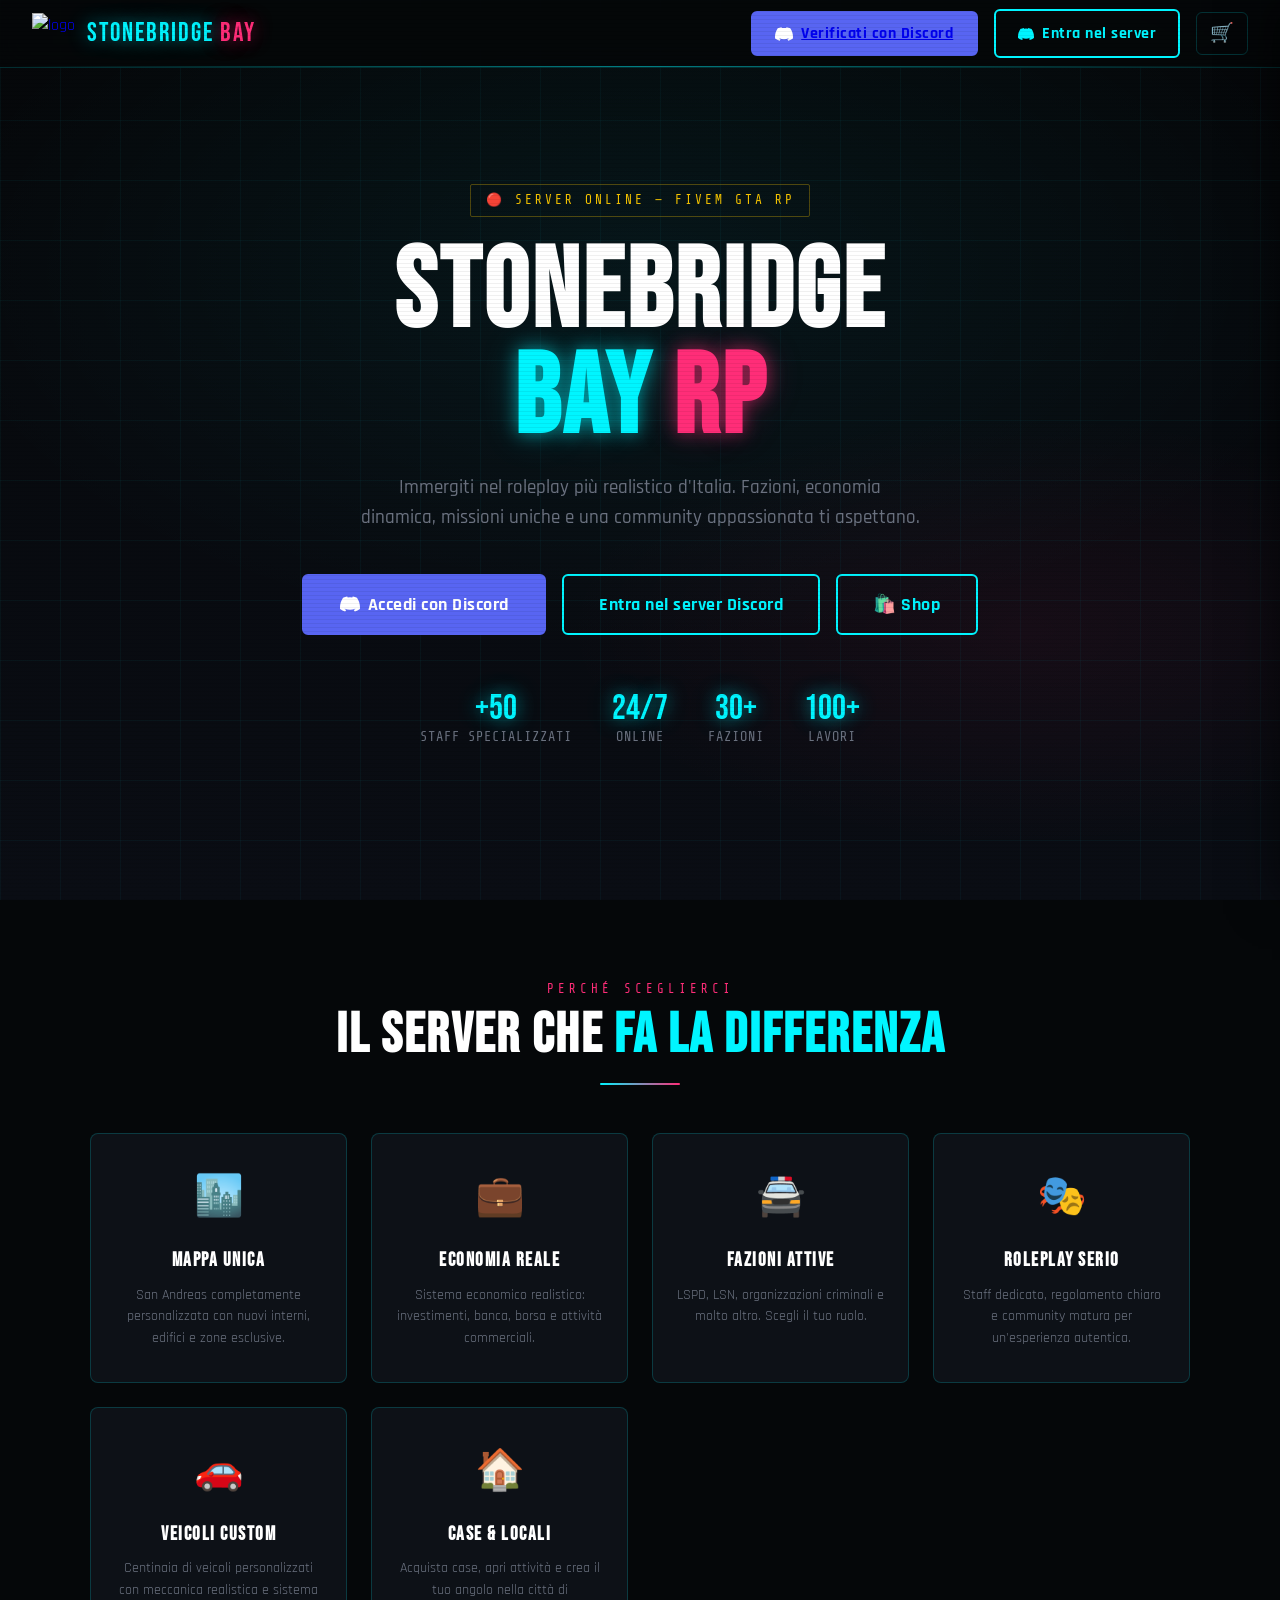
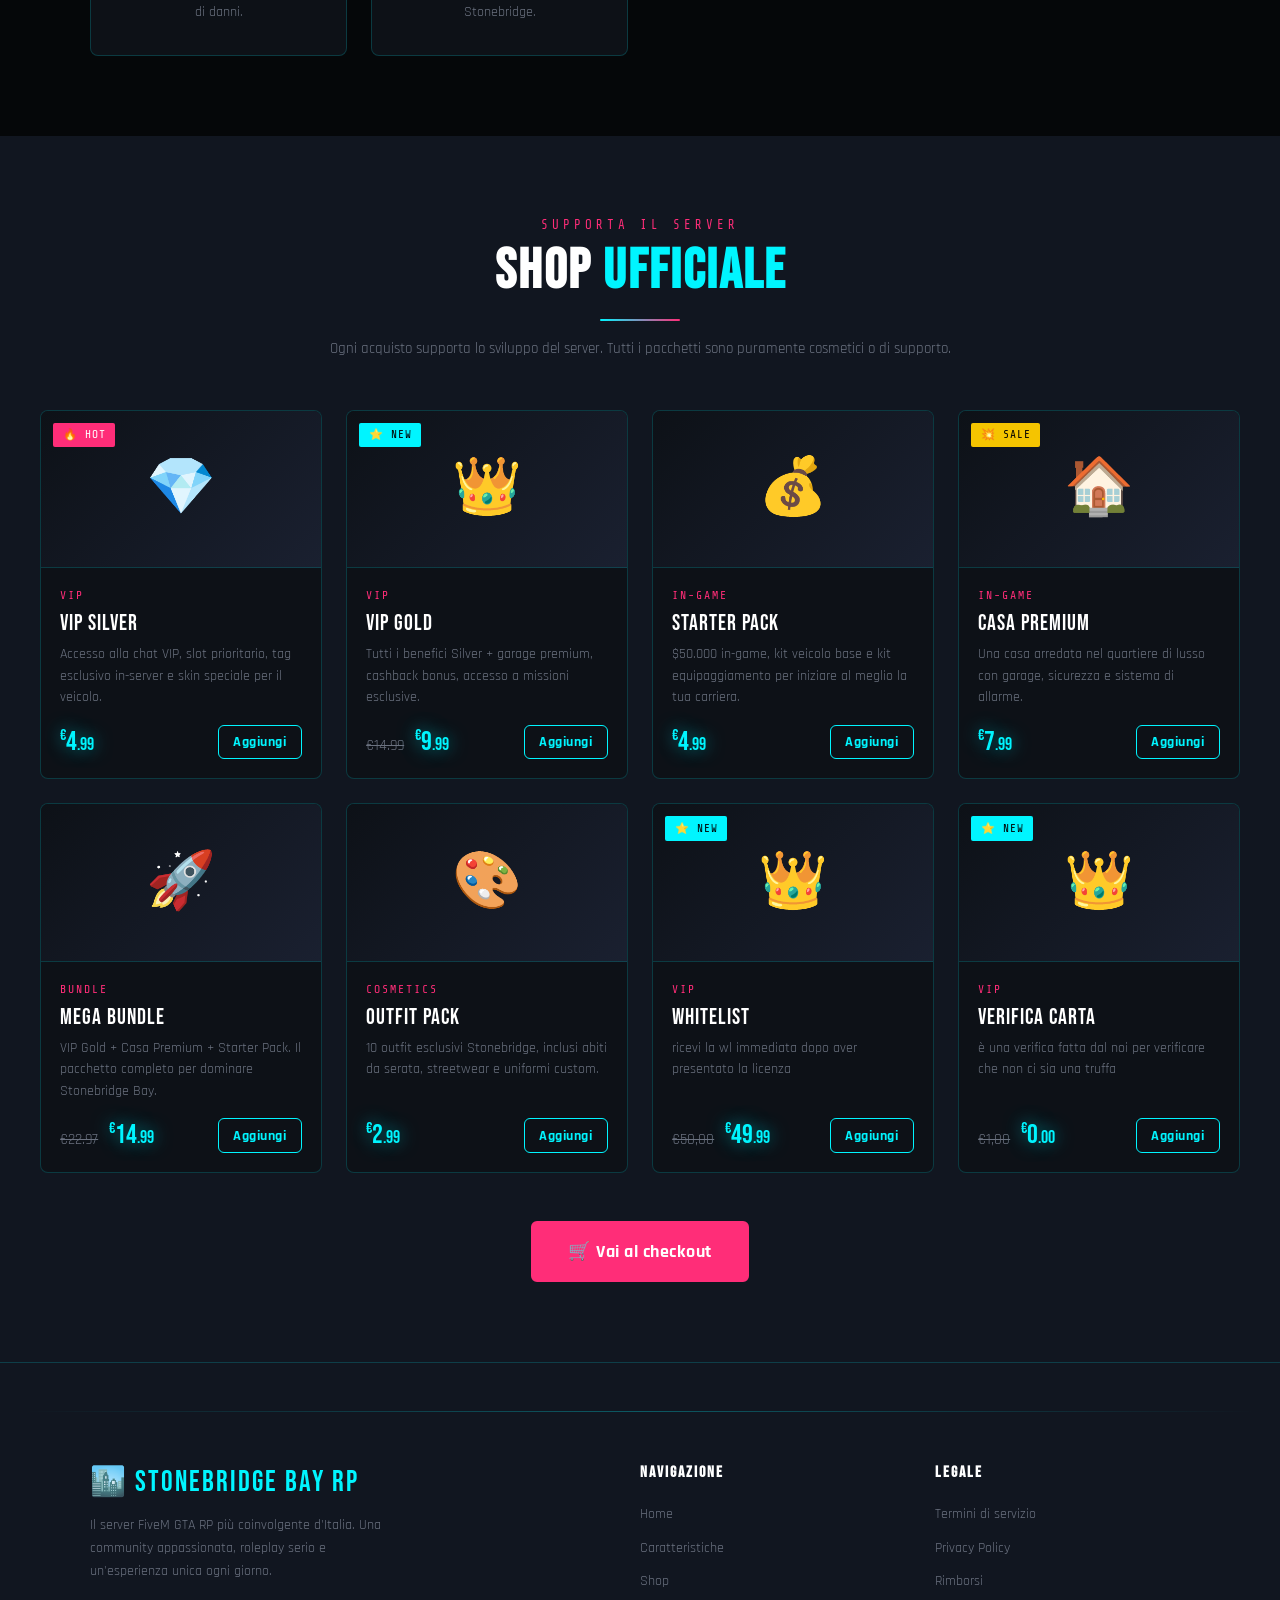
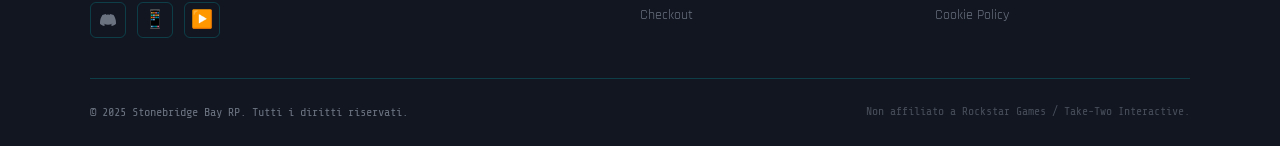
==== commit f68c8ddd: "Update index.html" ====
--- a/index.html
+++ b/index.html
@@ -19,7 +19,7 @@
 <nav class="navbar" id="navbar">
   <a href="index.html" class="navbar-logo">
     <!-- Logo testuale con icona emoji -->
-    <span style="font-size:1.8rem;filter:drop-shadow(0 0 8px #00f5ff)">🏙️</span>
+    <img src="https://cdn.discordapp.com/attachments/1488240010455945216/1506708677141467288/96x96_px.png?ex=6a0f3f4d&is=6a0dedcd&hm=21442d5ca7c80931fe75ebee3a07adbbc55350e40454b9b10fa1e6604cae3c63" alt = "logo" >
     <span>STONEBRIDGE <em>BAY</em></span>
   </a>
 
@@ -333,6 +333,60 @@
           </div>
         </div>
       </div>
+      <!-- Prodotto 7 -->
+      <div class="product-card">
+        <div class="product-badge badge-new">⭐ NEW</div>
+        <div class="product-image">👑</div>
+        <div class="product-body">
+          <div class="product-category">VIP</div>
+          <div class="product-name">whitelist</div>
+          <p class="product-desc">
+            ricevi la wl immediata dopo aver presentato la licenza
+          </p>
+          <div class="product-footer">
+            <div class="product-price">
+              <span class="old-price">€50,00</span>
+              <sup>€</sup>49<span style="font-size:1.1rem">.99</span>
+            </div>
+            <button class="add-to-cart"
+              data-id="Whitelist"
+              data-name="Whitelist"
+              data-price="49.99"
+              data-icon="👑"
+              data-category="VIP">
+              Aggiungi
+            </button>
+          </div>
+        </div>
+      </div>
+
+      <!-- Prodotto 8 -->
+      <div class="product-card">
+        <div class="product-badge badge-new">⭐ NEW</div>
+        <div class="product-image">👑</div>
+        <div class="product-body">
+          <div class="product-category">VIP</div>
+          <div class="product-name">verifica carta</div>
+          <p class="product-desc">
+            è una verifica fatta dal noi per verificare che non ci sia una truffa
+          </p>
+          <div class="product-footer">
+            <div class="product-price">
+              <span class="old-price">€1,00</span>
+              <sup>€</sup>0<span style="font-size:1.1rem">.00</span>
+            </div>
+            <button class="add-to-cart"
+              data-id="verifica"
+              data-name="verifica"
+              data-price="49.99"
+              data-icon="👑"
+              data-category="VIP">
+              Aggiungi
+            </button>
+          </div>
+        </div>
+      </div>
+
 
     </div><!-- /products-grid -->
 
